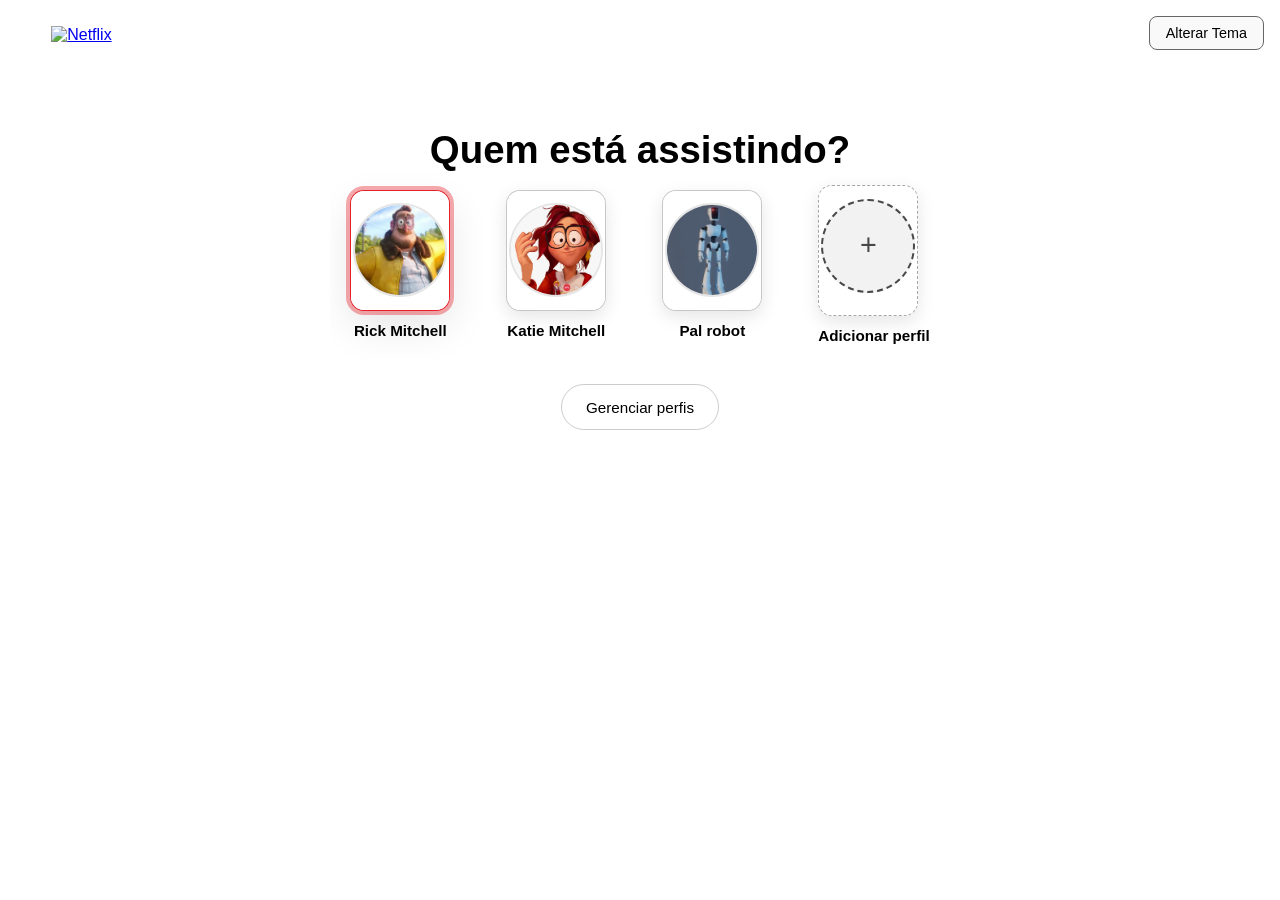
==== index.html @ a58e1727 "Projeto Netflix" ====
<!DOCTYPE html>
<html lang="pt-br">
<head>
    <meta charset="UTF-8">
    <meta name="viewport" content="width=device-width, initial-scale=1.0">
    <title>Netflix</title>
    <link rel="stylesheet" href="estilo.css">
</head>
<body>
    <header class="navbar" id="navbar">
        <div class="navbar-left">
            <a href="index.html" aria-label="Netflix">
                <img class="logo" src="https://upload.wikimedia.org/wikipedia/commons/0/08/Netflix_2015_logo.svg" alt="Netflix">
            </a>
        </div>
        <div class="navbar-right">
            <button id="theme-toggle" aria-label="Alternar tema">Alterar Tema</button>
        </div>
    </header>

    <main>
        <h1 class="main-title">Quem está assistindo?</h1>

        <section class="profiles" aria-label="Perfis de usuários">
            <ul class="profile-list">
                <li>
                    <a href="./catalogo/catalogo.html" class="perfil">
                        <article class="profile selected" aria-label="Perfil selecionado: Álvaro">
                            <figure>
                                <img src="assets/perfil-1.png" alt="Álvaro">
                            </figure>
                        </article>
                        <p class="profile-name">Rick Mitchell</p>
                    </a>
                </li>
                <li>
                    <a href="./catalogo/catalogo.html" class="perfil">
                        <article class="profile" aria-label="Perfil: Julia">
                            <figure>
                                <img src="assets/perfil-2.png" alt="Julia">
                            </figure>
                        </article>
                        <p class="profile-name">Katie Mitchell</p>
                    </a>
                </li>
                <li>
                    <a href="./catalogo/catalogo.html" class="perfil">
                        <article class="profile" aria-label="Perfil: Crianças">
                            <figure>
                                <img src="assets/perfil-3.png" alt="Crianças">
                            </figure>
                        </article>
                        <p class="profile-name">Pal robot</p>
                    </a>
                </li>
                <li>
                    <article class="profile add-profile" aria-label="Adicionar perfil">
                        <figure>
                            <div class="add-icon">+</div>
                        </figure>
                    </article>
                    <p class="profile-name">Adicionar perfil</p>
                </li>
            </ul>
        </section>

        <div class="manage-profiles">
            <button id="manage-profiles-btn" type="button">Gerenciar perfis</button>
        </div>
    </main>

    <div id="manage-profiles-overlay" class="manage-profiles-overlay">
        <div class="manage-card">
            <button id="close-manage-profiles" class="close-form" aria-label="Fechar">&times;</button>
            <h2>Gerenciar perfis</h2>
            <p>Remova perfis criados ou feche para voltar à seleção.</p>
            <ul id="manage-profile-list" class="manage-profile-list"></ul>
            <button id="done-managing" type="button" class="save-profile-btn">Concluído</button>
        </div>
    </div>

    <!-- Modal de criação de perfil -->
    <div id="profile-form-overlay" class="profile-form-overlay" style="display:none;">
        <div class="profile-form-card">
            <button id="close-profile-form" class="close-form" aria-label="Fechar">&times;</button>
            <h2>Criar novo perfil</h2>
            <p>Escolha um nome e um avatar</p>
            <label for="new-profile-name">Nome ou apelido</label>
            <input id="new-profile-name" type="text" placeholder="Digite seu nome" maxlength="15" autofocus>

            <div class="avatar-options" id="avatar-options">
                <button type="button" class="avatar-option selected" data-src="assets/perfil-1.png" title="Avatar 1">
                    <img src="assets/perfil-1.png" alt="Avatar 1">
                </button>
                <button type="button" class="avatar-option" data-src="assets/perfil-2.png" title="Avatar 2">
                    <img src="assets/perfil-2.png" alt="Avatar 2">
                </button>
                <button type="button" class="avatar-option" data-src="assets/perfil-3.png" title="Avatar 3">
                    <img src="assets/perfil-3.png" alt="Avatar 3">
                </button>
            </div>

            <button id="save-profile-btn" type="button" class="save-profile-btn">Criar perfil</button>
        </div>
    </div>
    <script src="js/index.js"></script>
    <script src="script.js"></script>
</body>
</html>
---- estilo.css ----
/* Netflix-like styles */

/* Define variáveis CSS para cores e sombras, facilitando manutenção e consistência */
:root {
  --bg: #ffffff; /* Fundo branco padrão */
  --bg-panel: #f9f9f9; /* Painéis cinza claro */
  --text: #000000; /* Texto preto */
  --text-muted: #666666; /* Texto secundário cinza */
  --red: #e50914; /* Cor vermelha característica da Netflix */
  --shadow: 0 16px 40px rgba(0,0,0,.1); /* Sombra suave */
}

/* Estilos para modo escuro */
.dark-mode {
  --bg: #141414; /* Cor de fundo principal (preto escuro) */
  --bg-panel: #181818; /* Cor de fundo para painéis (cinza escuro) */
  --text: #e5e5e5; /* Cor do texto principal (cinza claro) */
  --text-muted: #b3b3b3; /* Cor do texto secundário (cinza médio) */
  --red: #e50914; /* Mantém o vermelho */
  --shadow: 0 16px 40px rgba(0,0,0,.6); /* Sombra para elementos flutuantes */
}

.dark-mode body {
  background: radial-gradient(circle at top, #2a2a2a 0%, #0f0f0f 40%, var(--bg) 100%); /* Fundo gradiente radial escuro */
}

.dark-mode .profile {
  background: linear-gradient(180deg, rgba(255,255,255,.08), rgba(0,0,0,.35)); /* Fundo gradiente sutil */
  border-color: rgba(255,255,255,.12); /* Borda semi-transparente */
  box-shadow: 0 6px 18px rgba(0,0,0,.25); /* Sombra levemente mais profunda */
}

.dark-mode .profile.add-profile {
  border: 1px dashed rgba(255,255,255,.35); /* Borda tracejada para diferenciar ação */
}

.dark-mode .profile .add-icon {
  border-color: rgba(255,255,255,.6); /* Borda tracejada */
  color: rgba(255,255,255,.85); /* Cor do símbolo + */
}

.dark-mode .profile figure {
  background: rgba(0,0,0,.3); /* Fundo semi-transparente */
}

/* Reset básico: define box-sizing para incluir padding e border na largura/altura, e zera margens e paddings */
* { box-sizing: border-box; margin:0; padding:0; }

/* Define altura total para html e body para ocupar toda a tela */
html, body { height: 100%; }

/* Estilos para o body: altura mínima, fundo branco, cor do texto e fonte */
body {
  min-height: 100vh; /* Altura mínima de 100% da viewport */
  background: var(--bg); /* Fundo branco padrão */
  color: var(--text); /* Cor do texto */
  font-family: 'Helvetica Neue', Arial, sans-serif; /* Fonte sans-serif moderna */
}

/* Estilos para o main: largura máxima, centralização e padding */
main {
  max-width: 900px; /* Largura máxima do conteúdo */
  margin: 0 auto; /* Centraliza horizontalmente */
  padding: 9.5rem 1.25rem 2rem; /* Espaço extra para o cabeçalho fixo */
}

/* Estilos para o header h1: alinhamento, tamanho da fonte, espaçamento e margem */
header h1 {
  text-align: center; /* Alinha o texto ao centro */
  font-size: clamp(1.8rem, 3vw, 2.8rem); /* Tamanho da fonte responsivo */
  letter-spacing: 1px; /* Espaçamento entre letras */
  margin-bottom: 2rem; /* Margem para deixar espaço até os perfis */
  margin-top: 4rem; /* Maior distância do topo para centralização visual */
}

/* Estilos para o header */
.navbar {
  position: fixed;
  top: 0;
  width: 100%;
  display: flex;
  justify-content: space-between;
  align-items: center;
  gap: 20px;
  padding: 0 4%;
  height: 70px;
  z-index: 1000;
  background-color: var(--dark-bg);
}

.navbar-left,
.navbar-right {
  display: flex;
  align-items: center;
  gap: 20px;
}

.logo {
  width: 92px;
  cursor: pointer;
}

#theme-toggle {
  background: var(--bg-panel);
  border: 1px solid var(--text-muted);
  border-radius: 8px;
  padding: 0.45rem 0.9rem;
  font-size: 0.9rem;
  cursor: pointer;
  color: var(--text);
}

.main-title {
  margin-top: 4rem; /* espaço abaixo do header */
  text-align: center;
  font-size: clamp(1.8rem, 3vw, 2.8rem);
  color: var(--text);
}

/* Estilos para o botão de alternância de tema */
#theme-toggle {
  position: fixed; /* Fixo na tela */
  top: 1rem; /* Distância do topo */
  right: 1rem; /* Distância da direita */
  background: var(--bg-panel); /* Fundo do painel */
  border: 1px solid var(--text-muted); /* Borda sutil */
  border-radius: 8px; /* Cantos arredondados */
  padding: 0.5rem 1rem; /* Padding interno */
  font-size: 0.9rem; /* Tamanho da fonte */
  cursor: pointer; /* Cursor de ponteiro */
  color: var(--text); /* Cor do texto */
  z-index: 1000; /* Garante que fique acima de outros elementos */
  transition: background 0.3s ease, border-color 0.3s ease; /* Transições suaves */
}

#theme-toggle:hover {
  background: var(--red); /* Fundo vermelho no hover */
  color: white; /* Texto branco */
  border-color: var(--red); /* Borda vermelha */
}

/* Estilos para .profiles: layout em linha horizontal */
.profiles {
  display: flex; /* Exibe em linha */
  flex-direction: row; /* Exibe em linha para desktop e mobile */
  flex-wrap: nowrap; /* Não quebra linha para manter scroll horizontal */
  gap: 3.5rem; /* Espaço maior visível entre cards */
  padding: 0.8rem; /* Padding interno para respiração */
  overflow-x: auto; /* Ativa scroll horizontal se necessário */
  -webkit-overflow-scrolling: touch; /* Scroll suave em iOS */
  scroll-snap-type: x proximity; /* Snap no eixo x */
  justify-content: center; /* Centraliza cards */
}

.profiles h1 {
  margin-top: calc(65vh - 4rem); /* Empurra o título mais para baixo para centralização inferior */
}

.profile-list li {
  flex: 0 0 auto; /* Cada item mantém sua largura e não encolhe */
  scroll-snap-align: start; /* Snap no início do item */
  padding: 0; /* Sem padding extra para simplicidade */
}

/* Remove bullets e padding default da lista e exibe cards em linha */
.profile-list {
  list-style: none; /* Sem bullets */
  margin: 0;
  padding: 0;
  display: flex; /* Items lado a lado */
  flex-direction: row;
  align-items: center;
  justify-content: center;
  gap: 3.5rem; /* Espaço entre cards internos */
  flex-wrap: nowrap;
}

.profile-list a,
.profile-list a:visited {
  color: inherit;
  text-decoration: none;
}

/* Estilos para .profile: fundo, borda, raio, overflow, sombra e transição */
.profile {
  background: var(--bg-panel); /* Fundo do painel */
  border: 1px solid rgba(0,0,0,.2); /* Borda sutil */
  border-radius: 14px; /* Raio da borda para cantos arredondados */
  overflow: hidden; /* Esconde conteúdo que ultrapassa */
  box-shadow: 0 6px 18px rgba(0,0,0,.1); /* Sombra suave */
  transition: transform .25s ease, border-color .25s ease, box-shadow .25s ease; /* Transições suaves */
  width: 100px; /* largura menor do card */
  min-width: 100px;
  max-width: 100px;
  flex: 0 0 100px; /* mantém sempre o mesmo tamanho em linhas */
  display: flex; /* Flex para organizar figure e figcaption */
  flex-direction: column; /* Direção vertical */
  align-items: center; /* Centraliza itens horizontalmente */
}

.profile-list li {
  flex: 0 0 120px; /* evita cards maiores em telas grandes */
}


.profile.selected {
  box-shadow: 0 0 0 4px rgba(229,9,20,.45), 0 10px 30px rgba(0,0,0,.35); /* Contorno vermelho + sombra maior */
  border-color: rgba(229,9,20,.9); /* Borda vermelha mais forte */
}


/* Estilos para .profile no hover: transformação e mudança de cor da borda */
.profile:hover {
  transform: translateY(-4px) scale(1.02); /* Levanta e aumenta ligeiramente */
  border-color: rgba(229,9,20,.8); /* Muda cor da borda para vermelho */
}

/* Estilo do perfil selecionado */
.profile.selected {
  box-shadow: 0 0 0 4px rgba(229,9,20,.35), var(--shadow); /* Contorno vermelho ao redor do cartão selecionado */
  border-color: rgba(229,9,20,.9); /* Borda vermelha mais forte */
}

/* Estilos para perfil de adição */
.profile.add-profile {
  border: 1px dashed rgba(0,0,0,.35); /* Borda tracejada para diferenciar ação em light mode */
  background: #ffffff; /* Fundo branco sólido */
}
.profile.add-profile figure {
  justify-content: center; /* Centraliza o ícone de adicionar */
}
.profile .add-icon {
  width: 60px; /* Largura reduzida do ícone */
  height: 60px; /* Altura reduzida do ícone */
  border-radius: 50%; /* Círculo */
  border: 2px dashed rgba(0,0,0,.7); /* Borda escura para ficar visível no light mode */
  color: rgba(0,0,0,.7); /* Cor do símbolo + para ficar visível no white mode */
  background: #f2f2f2; /* fundo leve para contraste no modo claro */
  display: grid; /* Usa grid para centralização */
  place-items: center; /* Centraliza vertical e horizontalmente */
  font-size: 1.8rem; /* Tamanho do símbolo + */
  margin-bottom: .6rem;
}

.dark-mode .profile.add-profile {
  border: 1px dashed rgba(255,255,255,.5); /* Borda clara para contraste */
  background: rgba(0,0,0,.25); /* Fundo escuro leve */
}

.dark-mode .profile .add-icon {
  border: 2px dashed rgba(255,255,255,.8); /* Borda clara no ícone */
  color: #ffffff; /* ícone branco no tema escuro */
  background: rgba(255,255,255,.1); /* fundo translúcido */
}

/* Estilos para .profile figure: margem, padding, display flex, direção, alinhamento e fundo */
.profile figure {
  margin: 0; /* Remove margem */
  padding: 0.8rem; /* Padding reduzido para cards mais compactos */
  display: flex; /* Usa flexbox */
  align-items: center; /* Alinha itens ao centro horizontalmente */
  justify-content: center; /* Alinha itens ao centro verticalmente */
  background: var(--bg); /* Fundo variável */
}

.profile img {
  width: 96px; /* Maior para alta resolução */
  height: 96px; /* Maior para alta resolução */
  border-radius: 50%; /* Forma circular */
  object-fit: cover; /* Ajusta imagem sem distorcer */
  object-position: center 15%; /* Posiciona imagem focando mais no rosto */
  border: 2px solid rgba(0,0,0,.1); /* Borda leve */
  image-rendering: auto; /* Mantém nitidez */
}

/* Estilos para .profile figcaption: alinhamento, margem, peso da fonte e cor */
.profile-name {
  margin: 0.7rem 0 0.2rem; /* Distância entre card e nome */
  font-weight: 600; /* Peso da fonte (semi-negrito) */
  color: var(--text); /* Cor do texto */
  font-size: 0.95rem; /* Texto um pouco menor para proporcionalidade */
  text-align: center; /* Alinha nome ao centro */
}

.manage-profiles {
  display: flex;
  justify-content: center;
  margin: 1.5rem 0 0;
}

.manage-profiles button {
  background: transparent;
  color: var(--text);
  border: 1px solid rgba(0,0,0,.2);
  border-radius: 999px;
  padding: 0.85rem 1.5rem;
  font-size: 0.95rem;
  cursor: pointer;
  transition: background .2s ease, border-color .2s ease;
}

.manage-profiles button:hover {
  background: rgba(229,9,20,.08);
  border-color: rgba(229,9,20,.7);
}

.dark-mode .manage-profiles button {
  border-color: rgba(255,255,255,.25);
  color: var(--text);
}

.dark-mode .manage-profiles button:hover {
  background: rgba(255,255,255,.08);
}

.manage-profiles-overlay {
  position: fixed;
  inset: 0;
  display: none;
  background: rgba(0,0,0,.55);
  justify-content: center;
  align-items: center;
  padding: 1rem;
  z-index: 1100;
}

.manage-profiles-overlay.active {
  display: flex;
}

.manage-card {
  width: min(560px, 100%);
  background: var(--bg-panel);
  border-radius: 20px;
  box-shadow: var(--shadow);
  padding: 1.75rem;
  position: relative;
}

.manage-card h2 {
  margin-bottom: 0.25rem;
}

.manage-card p {
  color: var(--text-muted);
  margin-bottom: 1.25rem;
}

.manage-profile-list {
  list-style: none;
  margin: 0;
  padding: 0;
  display: grid;
  gap: 0.75rem;
  max-height: 360px;
  overflow-y: auto;
}

.manage-item {
  display: flex;
  align-items: center;
  justify-content: space-between;
  gap: 1rem;
  background: var(--bg);
  border: 1px solid rgba(0,0,0,.1);
  border-radius: 14px;
  padding: 0.8rem 1rem;
}

.manage-item-info {
  display: flex;
  align-items: center;
  gap: 0.8rem;
}

.manage-item-info img {
  width: 48px;
  height: 48px;
  border-radius: 12px;
  object-fit: cover;
}

.delete-profile-btn {
  background: transparent;
  border: 1px solid rgba(229,9,20,.8);
  color: var(--red);
  border-radius: 999px;
  padding: 0.55rem 1rem;
  cursor: pointer;
}

.delete-profile-btn:disabled {
  opacity: 0.4;
  cursor: not-allowed;
}

/* Estilos para .profile figcaption: alinhamento, margem, peso da fonte e cor */
.profile figcaption {
  text-align: center; /* Alinha texto ao centro */
  margin: 0.9rem 0 0.7rem; /* Margem reduzida para cards compactos */
  font-weight: 600; /* Peso da fonte (semi-negrito) */
  color: var(--text); /* Cor do texto */
  font-size: 0.95rem; /* Texto um pouco menor para proporcionalidade */
}

/* Responsividade */
@media (max-width: 900px) {
  main {
    padding: 4.5rem 1rem 1.5rem; /* Menos padding lateral em tablets */
  }

  header h1 {
    margin-bottom: 2.5rem; /* respiro adequado em tablet */
  }

  .profiles {
    flex-direction: column; /* Lista vertical em telas menores */
    gap: 1.4rem; /* gap entre grupos */
    max-width: 100%;
    margin: 0 auto;
    overflow-x: hidden; /* não precisa scroll horizontal */
  }

  .profile-list {
    flex-direction: column; /* lista vertical */
    gap: 1.2rem;
    width: 100%;
    align-items: center;
  }

  .profile-list li {
    flex: 0 0 auto;
    width: 100%;
    max-width: 180px;
    display: flex;
    justify-content: center;
    margin: 0 auto;
  }

  .profile img,
  .profile .add-icon {
    width: 80px;
    height: 80px;
  }

  .profile figcaption {
    margin: 0.8rem 0 0.6rem;
    font-size: .9rem;
  }
}

@media (max-width: 600px) {
  body {
    font-size: 0.95rem; /* Texto leve menor em celulares */
  }

  main {
    padding: 2.5rem .8rem 1.2rem;
  }

  header {
    padding: 0.8rem .8rem 0.4rem;
  }

  .brand-logo {
    max-width: 90px; /* logo menor em mobile */
  }

  #theme-toggle {
    font-size: 0.8rem;
    padding: 0.4rem 0.7rem;
  }

  .main-title {
    margin-top: 3rem;
    font-size: 1.8rem;
  }

  .profiles {
    flex-direction: column;
    gap: 1rem;
    align-items: center;
  }

  .profile-list {
    flex-direction: column;
    gap: 1rem;
    width: 100%;
    align-items: center;
  }

  .profile-list li {
    width: 100%;
    display: flex;
    flex-direction: column;
    align-items: center;
    justify-content: center;
    gap: 0.6rem;
    margin: 0 auto;
  }

  .profile img,
  .profile .add-icon {
    width: 72px;
    height: 72px;
  }

  .profile-name {
    font-size: 0.84rem;
  }

  header h1 {
    font-size: 1.9rem;
    margin-bottom: 2rem;
  }

  .profiles {
    flex-direction: column; /* Mantém vertical em mobile */
    gap: 1rem; /* gap um pouco menor em mobile */
    max-width: 400px; /* Limita largura */
    margin: 0 auto;
  }

  .profile {
    border-radius: 12px;
  }

  .profile img,
  .profile .add-icon {
    width: 70px;
    height: 70px;
  }

  .profile figcaption {
    margin: 0.7rem 0 0.5rem;
    font-size: .85rem;
  }
}

/* Modal styles */
.modal {
  position: fixed;
  z-index: 1;
  left: 0;
  top: 0;
  width: 100%;
  height: 100%;
  overflow: auto;
  background-color: rgba(0,0,0,0.5);
}

.modal-content {
  background-color: var(--bg-panel);
  margin: 15% auto;
  padding: 20px;
  border: 1px solid #888;
  width: 80%;
  max-width: 400px;
  text-align: center;
  border-radius: 10px;
}

.close {
  color: #aaa;
  float: right;
  font-size: 28px;
  font-weight: bold;
  cursor: pointer;
}

.close:hover,
.close:focus {
  color: black;
  text-decoration: none;
}

#modal-img {
  width: 150px;
  height: 150px;
  border-radius: 50%;
  object-fit: cover;
}

.profile-form-overlay {
  position: fixed;
  inset: 0;
  width: 100%;
  height: 100%;
  background-color: rgba(0,0,0,0.7);
  display: none;
  align-items: center;
  justify-content: center;
  z-index: 200;
}

.profile-form-overlay.active {
  display: flex;
}

.profile-form-card {
  width: min(92%, 430px);
  background: var(--bg-panel);
  border-radius: 12px;
  padding: 1.4rem 1rem 1.2rem;
  box-shadow: 0 8px 24px rgba(0,0,0,.35);
  position: relative;
}
  font-size: 1.5rem;
  cursor: pointer;
}

.profile-form-card h2 {
  margin: 0 0 0.2rem;
}

.profile-form-card p {
  margin: 0 0 0.8rem;
  color: var(--text-muted);
  font-size: .95rem;
}

.profile-form-card label {
  font-size: .9rem;
  color: var(--text-muted);
  margin: 0.4rem 0 0.25rem;
  display: block;
}

.profile-form-card input {
  width: 100%;
  padding: 0.5rem 0.7rem;
  margin-bottom: 1rem;
  border: 1px solid rgba(0,0,0,.2);
  border-radius: 8px;
  outline: none;
}

.avatar-options {
  display: flex;
  gap: 0.7rem;
  margin-bottom: 1rem;
}

.avatar-option {
  border: 2px solid transparent;
  border-radius: 50%;
  width: 58px;
  height: 58px;
  background: var(--bg);
  display: flex;
  align-items: center;
  justify-content: center;
  cursor: pointer;
}

.avatar-option.selected {
  border-color: #e50914;
}

.avatar-option img {
  width: 52px;
  height: 52px;
  border-radius: 50%;
  object-fit: cover;
}

.save-profile-btn {
  width: 100%;
  background:#e50914;
  color: #fff;
  border: 0;
  padding: .65rem;
  border-radius: 8px;
  cursor: pointer;
  font-weight: 600;
}

@media (min-width: 900px) {
  main {
    padding: 4rem 2rem 2rem; /* mais espaço lateral em desktop */
  }

  .profiles {
    flex-direction: row; /* Muda para horizontal em desktop */
    flex-wrap: nowrap; /* sem quebra de linha */
    overflow-x: auto; /* scroll horizontal se necessário */
    gap: 1.6rem; /* espaço maior entre cards horizontais */
    scroll-snap-type: x proximity; /* snap no eixo x */
    max-width: none; /* remove limite de largura */
    width: min(100%, 620px); /* mantem linha centralizada com limite agradável */
    margin: 0 auto;
  }

  .profile-list li {
    flex: 0 0 auto;
    scroll-snap-align: start;
  }

  .profile img,
  .profile .add-icon {
    width: 88px;
    height: 88px;
  }

  .profile figcaption {
    font-size: 0.95rem;
  }
}

@media (min-width: 1200px) {
  main {
    max-width: 1000px; /* container ligeiramente maior */
  }

  .profiles {
    display: flex; /* mantém flex horizontal */
    gap: 1.5rem; /* espaço um pouco maior */
  }

  .profile img,
  .profile .add-icon {
    width: 94px;
    height: 94px;
  }

  .profile:hover {
    transform: translateY(-3px) scale(1.02); /* hover suave */
  }
}
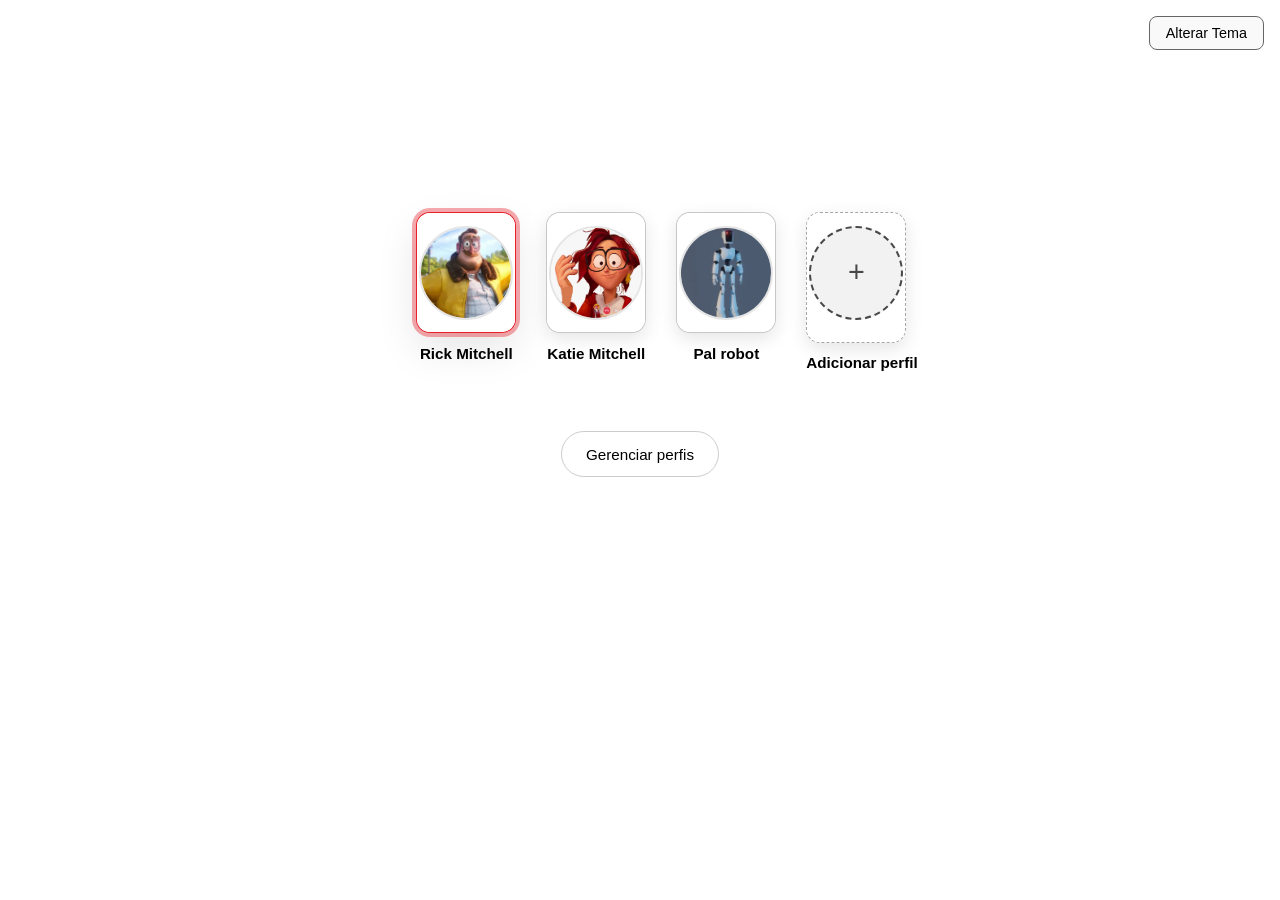
==== commit 9b975b45: "Ajustes de alinhamento e limpeza visual do projeto" ====
--- a/index.html
+++ b/index.html
@@ -10,8 +10,6 @@
     <header class="navbar" id="navbar">
         <div class="navbar-left">
             <a href="index.html" aria-label="Netflix">
-                <img class="logo" src="https://upload.wikimedia.org/wikipedia/commons/0/08/Netflix_2015_logo.svg" alt="Netflix">
-            </a>
         </div>
         <div class="navbar-right">
             <button id="theme-toggle" aria-label="Alternar tema">Alterar Tema</button>
--- a/estilo.css
+++ b/estilo.css
@@ -726,5 +726,51 @@
   .profile:hover {
     transform: translateY(-3px) scale(1.02); /* hover suave */
   }
-}
-
+
+  /* Tira o sublinhado de todos os links de perfil */
+.perfil {
+    text-decoration: none;
+    color: inherit; /* Mantém a cor original do texto */
+}
+
+/* Garante que o nome do perfil não tenha sublinhado */
+.profile-name {
+    text-decoration: none;
+}
+
+body {
+    overflow-x: hidden; /* Esconde a barra de rolagem horizontal */
+}
+
+.profile-list {
+    display: flex;            /* Ativa o modo "lado a lado" */
+    flex-direction: row;      /* Garante que fiquem em linha */
+    justify-content: center;  /* Centraliza o grupo de perfis na tela */
+    align-items: flex-start;  /* Alinha todos pelo topo */
+    gap: 30px;                /* Cria um espaço entre um perfil e outro */
+    list-style: none;         /* Tira as bolinhas da lista */
+    padding: 0;               /* Remove recuos automáticos */
+    margin: 20px 0;           /* Dá um espaço em cima e embaixo da lista */
+}
+
+/* Garante que cada item da lista não ocupe a largura toda */
+.profile-list li {
+    display: inline-block;
+}
+
+.main-title {
+    text-decoration: none; /* Garante que não tenha sublinhado */
+    border: none;          /* Remove qualquer borda que pareça linha */
+    text-align: center;    /* Mantém centralizado */
+    margin-top: 50px;      /* Espaço legal do topo */
+    font-size: 3.5rem;     /* Tamanho de destaque */
+    color: white;          /* Cor branca clássica */
+}
+
+/* Se o h1 estiver dentro de um link, isso aqui mata a linha: */
+a {
+    text-decoration: none !important; 
+}
+
+}
+
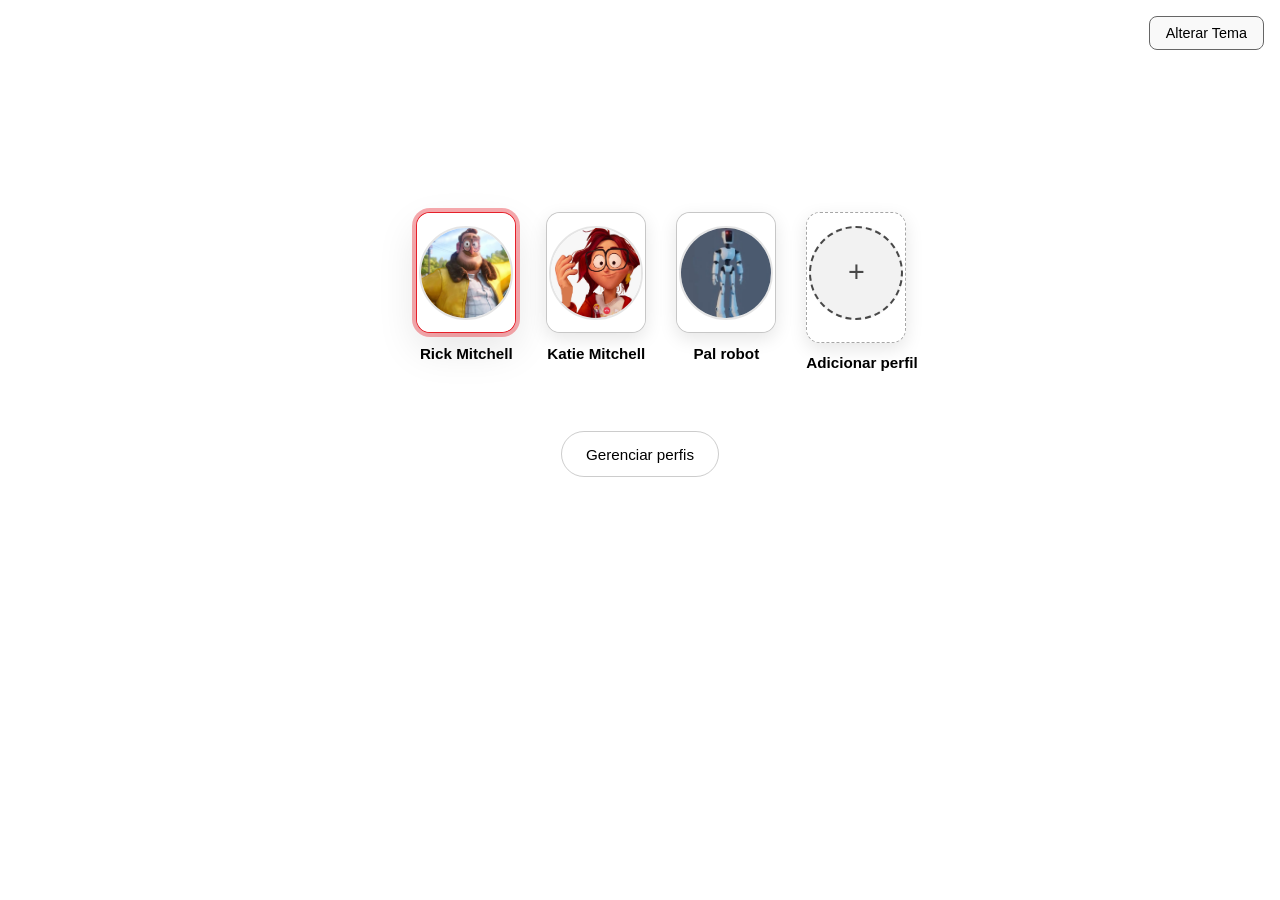
==== commit 46473da9: "Alterando título para Netlura para evitar avisos de segurança" ====
--- a/index.html
+++ b/index.html
@@ -3,7 +3,7 @@
 <head>
     <meta charset="UTF-8">
     <meta name="viewport" content="width=device-width, initial-scale=1.0">
-    <title>Netflix</title>
+    <title>Netlura</title>
     <link rel="stylesheet" href="estilo.css">
 </head>
 <body>
